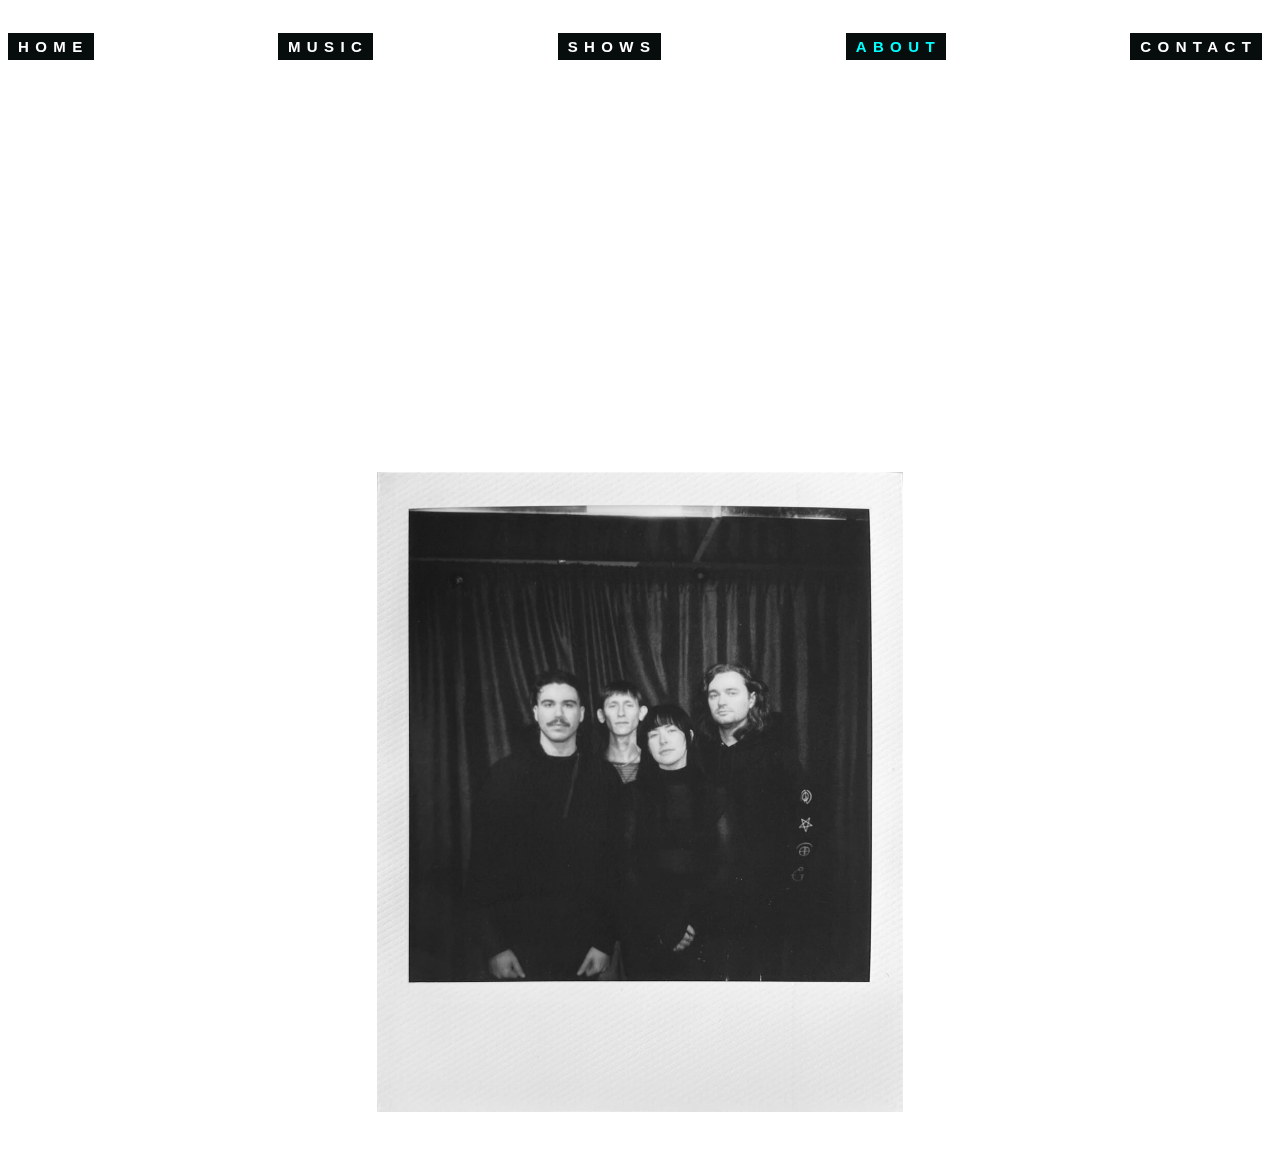
==== pages/about.html @ ce9d26c7 "initial upload" ====
<!DOCTYPE html>
<html lang="en">
<head>
    <meta charset="UTF-8">
    <meta name="viewport" content="width=device-width, initial-scale=1.0">
    <link rel="icon" href="./images/favicon.ico" />
    <link href="../style.css" rel="stylesheet" type="text/css" />
    <title>++</title>
</head>
<body>
    <!-- header -->
    <header>
        <nav>
            <div class="topnav">
                <span><a href="../index.html">HOME</a></span>
                <span><a href="./music.html">MUSIC</a></span>
                <span><a href="./shows.html">SHOWS</a></span>
                <span><a class="active" href="./about.html">ABOUT</a></span>
                <span><a href="./contact.html">CONTACT</a></span>
            </div>
        </nav>
    </header>
    <section>
        <div class="about-body">
            <p>
                Introducing ++, the atmospheric force hailing from the vibrant musical landscape of Chicago. 
                Formed in 2022, this four-piece female-fronted doom-gaze ensemble has been crafting a sonic journey that transcends conventional genres. 
                Comprising the talents of Abigail Miller on bass and vocals, Dove Hollis on guitar, Ethan Loafman on drums, and Hunter Gleber on synth, 
                ++ has established itself as a rising presence in the music scene, steadily gaining momentum and captivating audiences with their distinctive sound.
            </p>
            <p>
                At the core of ++ is Abigail Miller, whose gripping bass lines and heart-wrenching vocals serve as the emotional anchor of the band. 
                Paired with Dove Hollis' low fuzzy guitars, Ethan Loafman's thunderous drumming, and Hunter Gleber's ethereal OP-1 synth textures, 
                the collective energy of ++ delivers a visceral punch that leaves listeners immersed in a realm of intensely beautiful melancholy.
            </p>
            <p>
                The ++ sonic palette is a fusion of doom metal, post-punk, and shoegaze, a unique blend that sets them apart in the musical landscape. 
                Their compositions, characterized by atmospheric textures and haunting melodies, paint a vivid sonic landscape that invites listeners 
                to explore the depths of emotion. The band's musical journey mirrors the diverse and dynamic spirit of Chicago, a city that has played 
                a crucial role in shaping their identity.
            </p>
            <p>
                As ++ continues to carve its path, their slow rise is marked by a dedication to pushing musical boundaries and a commitment to delivering 
                a captivating live experience. With each performance, ++ invites audiences to join them on an evocative journey through sound, 
                leaving an indelible mark on the hearts and minds of those who embark on this sonic adventure. Keep an eye on ++ as they unfold the 
                next chapters of their musical odyssey, weaving a tapestry of doom-gaze that resonates with the soul.
            </p>
        </div>
        <div class="about-img">
            <img src="../images/plusplus-about.jpg">
        </div>
    </section>
</body>
</html>
---- style.css ----
html {
    background-image: url(./images/plusplus-bgv.PNG);
    font-family: Arial, Helvetica, sans-serif
}

h1 {
    margin: 0;
}

.current-page {
    color: aqua;
}

span { 
    display: inline;  
    background-color: #070D0D; 
    color: white; 
    padding: 5px 5px 5px 10px; 
} 

/* header */

.topnav {
    display: flex;
    justify-content: space-between;
    align-items: center;
    position: fixed;
    width: 98%;
    padding: 25px 0 0 0;
    font-size: 15px;
    font-weight: bold;
}
  
.topnav a {
    text-align: center;
    text-decoration: none;
    letter-spacing: .5vw;
    color: white;
}
  
.topnav a:hover,
.topnav a.active,
.topnav a.active:hover {
    color: aqua;
}

/* home */
.pluses {
    display: flex;
    flex-direction: row;
    justify-content: center;
    letter-spacing: 2vw;
    font-size: 15vw;  
    color: white;
    line-height: 15vw;
    padding: 10px 0 0 1.5vw;
}

.main-logo {
    display: flex;
    flex-direction: row;
    justify-content: center;
    width: 60vh;
    height: 60vh;
    margin: auto;
    padding-top: 75px;
}

/* about */

.about-body {
    color: white;
    display: flex;
    flex-direction: column;
    justify-content: center;
    padding-top: 100px;
    padding-left: 15vw;
    padding-right: 15vw;
    font-size: 13px;
}

.about-img {
    display: flex;
    flex-direction: row;
    justify-content: center;
    height: 50vw;
    padding-top: 50px;
    padding-bottom: 50px;
}

/* music */

.spotify {
    margin: auto;
    padding-top: 100px;
    width: 75%;
}

/* shows */

.shows-header {
    display: flex;
    flex-direction: row;
    justify-content: center;
    color: white;
    padding-top: 100px;
    font-size: 20px;
    font-weight: bold;
    letter-spacing: 3px;
}

.show-listing {
    display: flex;
    flex-direction: row;
    justify-content: center;
    text-align: center;
    color: aqua;
    font-size: 15px;
    padding-top: 25px;
}

.show-listing a:visited {
    color: aqua;
}

.show-listing a:hover {
    color: white;
}

.sword-logo {
    display: flex;
    flex-direction: row;
    justify-content: center;
    height: 50vw;
    padding-top: 75px;
    padding-bottom: 50px;
}

/* contact */

.email a:link {
    display: flex;
    flex-direction: row;
    justify-content: center;
    text-align: center;
    color: aqua;
    font-size: 25px;
    padding-top: 100px;
}

.ig a:link {
    display: flex;
    flex-direction: row;
    justify-content: center;
    text-align: center;
    color: aqua;
    font-size: 25px;
    padding-top: 50px;
}

.email a:visited,
.ig a:visited {
    color: aqua;
}

.email a:hover,
.ig a:hover {
    color: white;
}
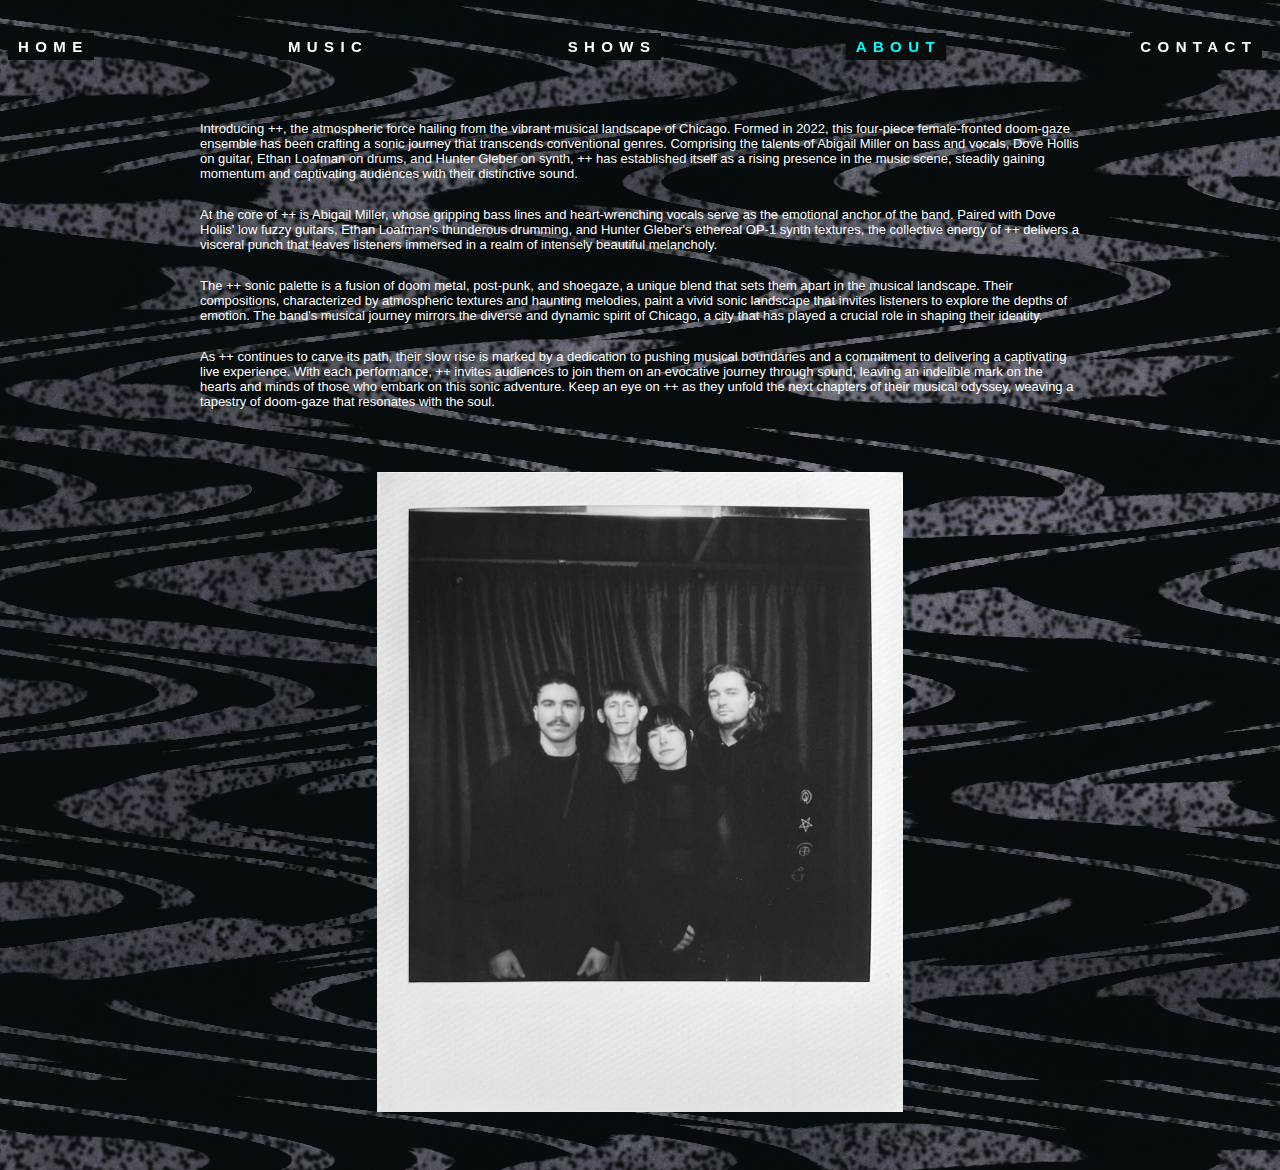
==== commit b4c3cf6b: "fixed favicon" ====
--- a/pages/about.html
+++ b/pages/about.html
@@ -3,7 +3,7 @@
 <head>
     <meta charset="UTF-8">
     <meta name="viewport" content="width=device-width, initial-scale=1.0">
-    <link rel="icon" href="./images/favicon.ico" />
+    <link rel="icon" href="../images/favicon.ico" />
     <link href="../style.css" rel="stylesheet" type="text/css" />
     <title>++</title>
 </head>
--- a/style.css
+++ b/style.css
@@ -1,5 +1,5 @@
 html {
-    background-image: url(./images/plusplus-bgv.PNG);
+    background-image: url("./images/plusplus-bgv.png");
     font-family: Arial, Helvetica, sans-serif
 }
 
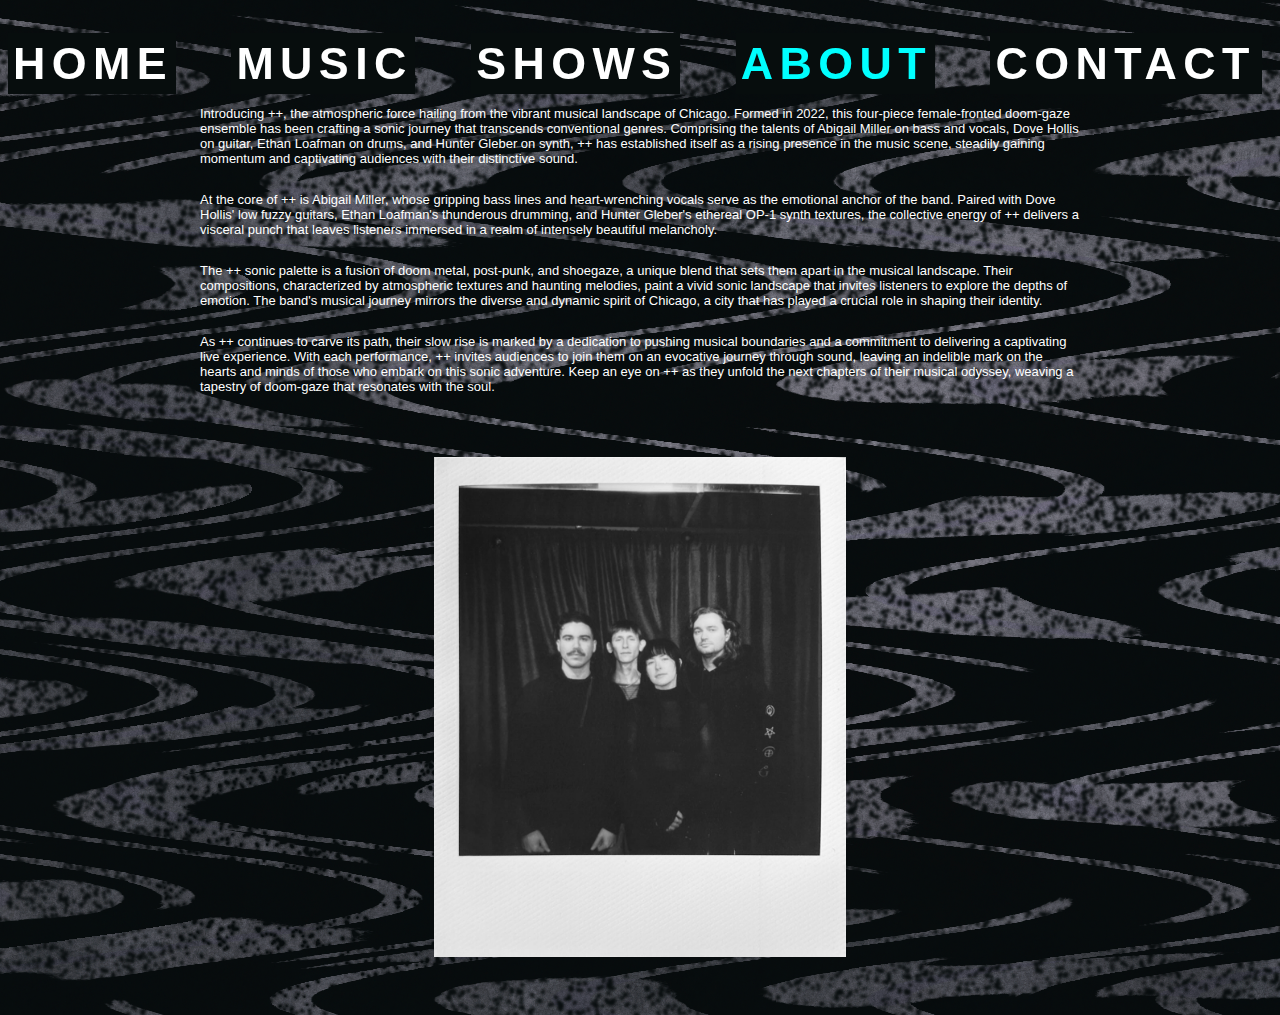
==== commit ca5b40bc: "multiple aesthetic changes" ====
--- a/pages/about.html
+++ b/pages/about.html
@@ -16,7 +16,7 @@
                 <span><a href="./music.html">MUSIC</a></span>
                 <span><a href="./shows.html">SHOWS</a></span>
                 <span><a class="active" href="./about.html">ABOUT</a></span>
-                <span><a href="./contact.html">CONTACT</a></span>
+                <span><a class="contact" href="./contact.html">CONTACT</a></span>
             </div>
         </nav>
     </header>
--- a/style.css
+++ b/style.css
@@ -15,7 +15,7 @@
     display: inline;  
     background-color: #070D0D; 
     color: white; 
-    padding: 5px 5px 5px 10px; 
+    padding: 5px 2.5px 5px 5px; 
 } 
 
 /* header */
@@ -26,8 +26,8 @@
     align-items: center;
     position: fixed;
     width: 98%;
-    padding: 25px 0 0 0;
-    font-size: 15px;
+    padding-top: 25px;
+    font-size: 3.5vw;
     font-weight: bold;
 }
   
@@ -53,17 +53,21 @@
     font-size: 15vw;  
     color: white;
     line-height: 15vw;
-    padding: 10px 0 0 1.5vw;
+    padding: 20px 0 0 1.5vw;
 }
 
 .main-logo {
     display: flex;
     flex-direction: row;
     justify-content: center;
-    width: 60vh;
-    height: 60vh;
+    height: 75vw;
+    max-height: 500px;
     margin: auto;
     padding-top: 75px;
+}
+
+.contact {
+    margin-right: 4px;
 }
 
 /* about */
@@ -73,7 +77,7 @@
     display: flex;
     flex-direction: column;
     justify-content: center;
-    padding-top: 100px;
+    padding-top: 85px;
     padding-left: 15vw;
     padding-right: 15vw;
     font-size: 13px;
@@ -83,7 +87,8 @@
     display: flex;
     flex-direction: row;
     justify-content: center;
-    height: 50vw;
+    height: 75vw;
+    max-height: 500px;
     padding-top: 50px;
     padding-bottom: 50px;
 }
@@ -96,27 +101,44 @@
     width: 75%;
 }
 
+.music-section {
+    padding-bottom: 75px;
+}
+
 /* shows */
 
+.shows-section {
+    text-align: center;
+    color: white;
+    padding-top: 75px;
+}
+
 .shows-header {
-    display: flex;
-    flex-direction: row;
-    justify-content: center;
-    color: white;
-    padding-top: 100px;
-    font-size: 20px;
+    font-size: 25px;
     font-weight: bold;
     letter-spacing: 3px;
 }
 
-.show-listing {
+.shows-column {
     display: flex;
-    flex-direction: row;
+    flex-direction: column;
+    align-items: center;
     justify-content: center;
+}
+
+.epiphany-poster img {
+    width: 100%;
+    max-width: 400px;
+    height: auto;
+}
+
+.show-listing,
+.show-listing a {
     text-align: center;
     color: aqua;
-    font-size: 15px;
-    padding-top: 25px;
+    font-size: 20px;
+    font-weight: bold;
+    padding-top: 15px;
 }
 
 .show-listing a:visited {
@@ -128,12 +150,14 @@
 }
 
 .sword-logo {
-    display: flex;
-    flex-direction: row;
-    justify-content: center;
-    height: 50vw;
-    padding-top: 75px;
-    padding-bottom: 50px;
+    text-align: center;
+    padding-top: 50px;
+}
+
+.sword-logo img {
+    width: 100%;
+    max-width: 400px;
+    height: auto;
 }
 
 /* contact */
@@ -145,7 +169,7 @@
     text-align: center;
     color: aqua;
     font-size: 25px;
-    padding-top: 100px;
+    padding-top: 200px;
 }
 
 .ig a:link {
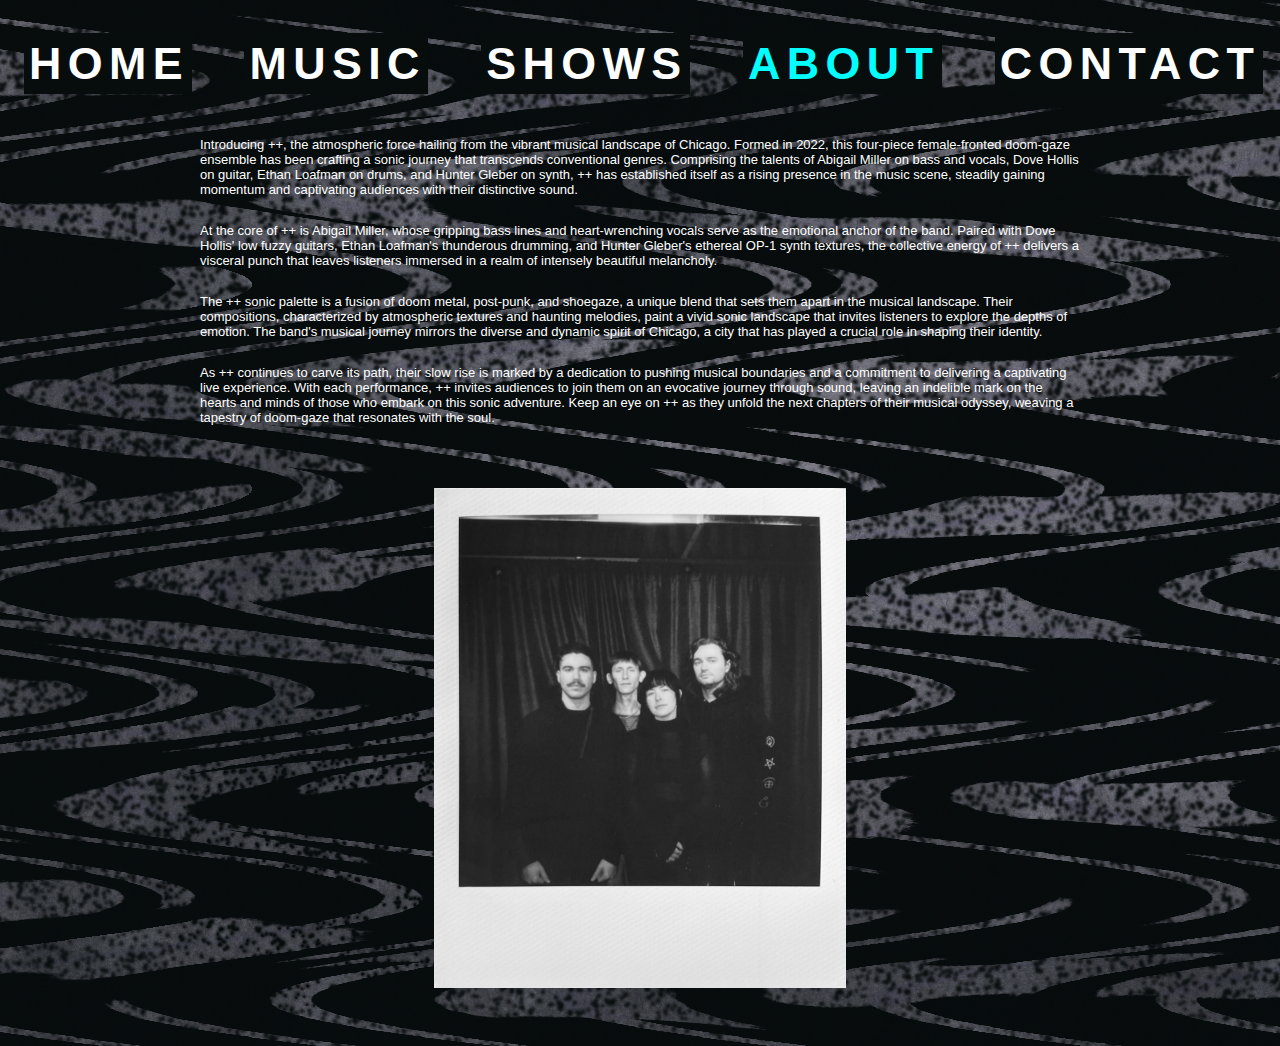
==== commit 97f6e1bd: "made navbar sticky and updated some css" ====
--- a/pages/about.html
+++ b/pages/about.html
@@ -16,7 +16,7 @@
                 <span><a href="./music.html">MUSIC</a></span>
                 <span><a href="./shows.html">SHOWS</a></span>
                 <span><a class="active" href="./about.html">ABOUT</a></span>
-                <span><a class="contact" href="./contact.html">CONTACT</a></span>
+                <span><a href="./contact.html">CONTACT</a></span>
             </div>
         </nav>
     </header>
--- a/style.css
+++ b/style.css
@@ -24,11 +24,12 @@
     display: flex;
     justify-content: space-between;
     align-items: center;
-    position: fixed;
+    position: sticky;
     width: 98%;
     padding-top: 25px;
     font-size: 3.5vw;
     font-weight: bold;
+    padding-left: 1.25vw;
 }
   
 .topnav a {
@@ -66,10 +67,6 @@
     padding-top: 75px;
 }
 
-.contact {
-    margin-right: 4px;
-}
-
 /* about */
 
 .about-body {
@@ -77,7 +74,7 @@
     display: flex;
     flex-direction: column;
     justify-content: center;
-    padding-top: 85px;
+    padding-top: 30px;
     padding-left: 15vw;
     padding-right: 15vw;
     font-size: 13px;
@@ -97,7 +94,7 @@
 
 .spotify {
     margin: auto;
-    padding-top: 100px;
+    padding-top: 30px;
     width: 75%;
 }
 
@@ -110,7 +107,7 @@
 .shows-section {
     text-align: center;
     color: white;
-    padding-top: 75px;
+    padding-top: 30px;
 }
 
 .shows-header {
@@ -162,6 +159,10 @@
 
 /* contact */
 
+.email-padding{
+    padding-top: 200px;
+}
+
 .email a:link {
     display: flex;
     flex-direction: row;
@@ -169,7 +170,6 @@
     text-align: center;
     color: aqua;
     font-size: 25px;
-    padding-top: 200px;
 }
 
 .ig a:link {
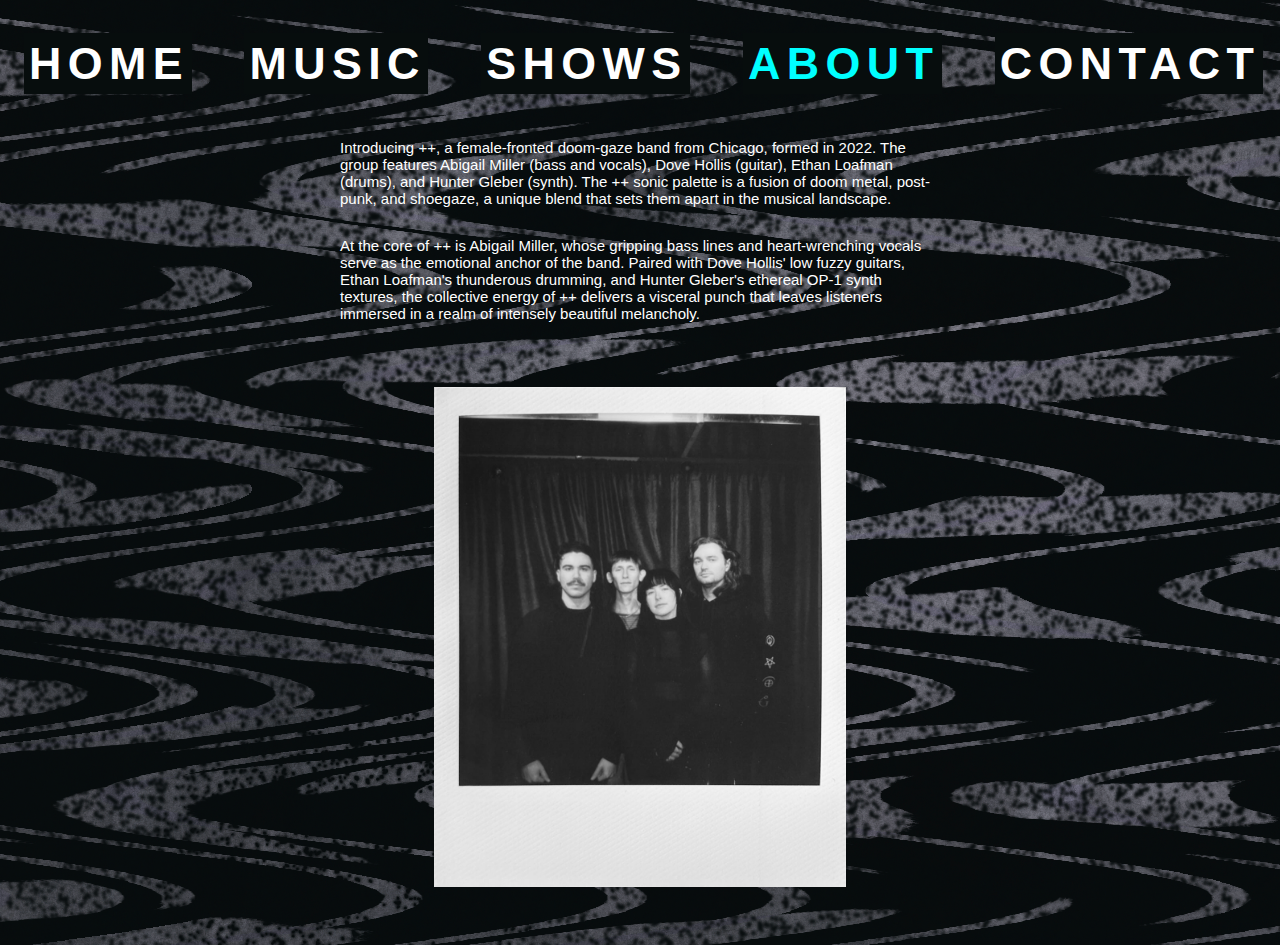
==== commit b290c198: "updated about section content and formatting" ====
--- a/pages/about.html
+++ b/pages/about.html
@@ -23,27 +23,16 @@
     <section>
         <div class="about-body">
             <p>
-                Introducing ++, the atmospheric force hailing from the vibrant musical landscape of Chicago. 
-                Formed in 2022, this four-piece female-fronted doom-gaze ensemble has been crafting a sonic journey that transcends conventional genres. 
-                Comprising the talents of Abigail Miller on bass and vocals, Dove Hollis on guitar, Ethan Loafman on drums, and Hunter Gleber on synth, 
-                ++ has established itself as a rising presence in the music scene, steadily gaining momentum and captivating audiences with their distinctive sound.
+                Introducing ++, a female-fronted doom-gaze band from Chicago, formed in 2022. 
+                The group features Abigail Miller (bass and vocals), Dove Hollis (guitar), Ethan Loafman (drums), 
+                and Hunter Gleber (synth). The ++ sonic palette is a fusion of doom metal, post-punk, and shoegaze, 
+                a unique blend that sets them apart in the musical landscape. 
             </p>
             <p>
-                At the core of ++ is Abigail Miller, whose gripping bass lines and heart-wrenching vocals serve as the emotional anchor of the band. 
-                Paired with Dove Hollis' low fuzzy guitars, Ethan Loafman's thunderous drumming, and Hunter Gleber's ethereal OP-1 synth textures, 
-                the collective energy of ++ delivers a visceral punch that leaves listeners immersed in a realm of intensely beautiful melancholy.
-            </p>
-            <p>
-                The ++ sonic palette is a fusion of doom metal, post-punk, and shoegaze, a unique blend that sets them apart in the musical landscape. 
-                Their compositions, characterized by atmospheric textures and haunting melodies, paint a vivid sonic landscape that invites listeners 
-                to explore the depths of emotion. The band's musical journey mirrors the diverse and dynamic spirit of Chicago, a city that has played 
-                a crucial role in shaping their identity.
-            </p>
-            <p>
-                As ++ continues to carve its path, their slow rise is marked by a dedication to pushing musical boundaries and a commitment to delivering 
-                a captivating live experience. With each performance, ++ invites audiences to join them on an evocative journey through sound, 
-                leaving an indelible mark on the hearts and minds of those who embark on this sonic adventure. Keep an eye on ++ as they unfold the 
-                next chapters of their musical odyssey, weaving a tapestry of doom-gaze that resonates with the soul.
+                At the core of ++ is Abigail Miller, whose gripping bass lines and heart-wrenching vocals serve as 
+                the emotional anchor of the band. Paired with Dove Hollis' low fuzzy guitars, Ethan Loafman's 
+                thunderous drumming, and Hunter Gleber's ethereal OP-1 synth textures, the collective energy of ++ 
+                delivers a visceral punch that leaves listeners immersed in a realm of intensely beautiful melancholy.
             </p>
         </div>
         <div class="about-img">
--- a/style.css
+++ b/style.css
@@ -75,9 +75,10 @@
     flex-direction: column;
     justify-content: center;
     padding-top: 30px;
-    padding-left: 15vw;
-    padding-right: 15vw;
-    font-size: 13px;
+    width: 75%;
+    max-width: 600px;
+    margin: auto;
+    font-size: 15px;
 }
 
 .about-img {
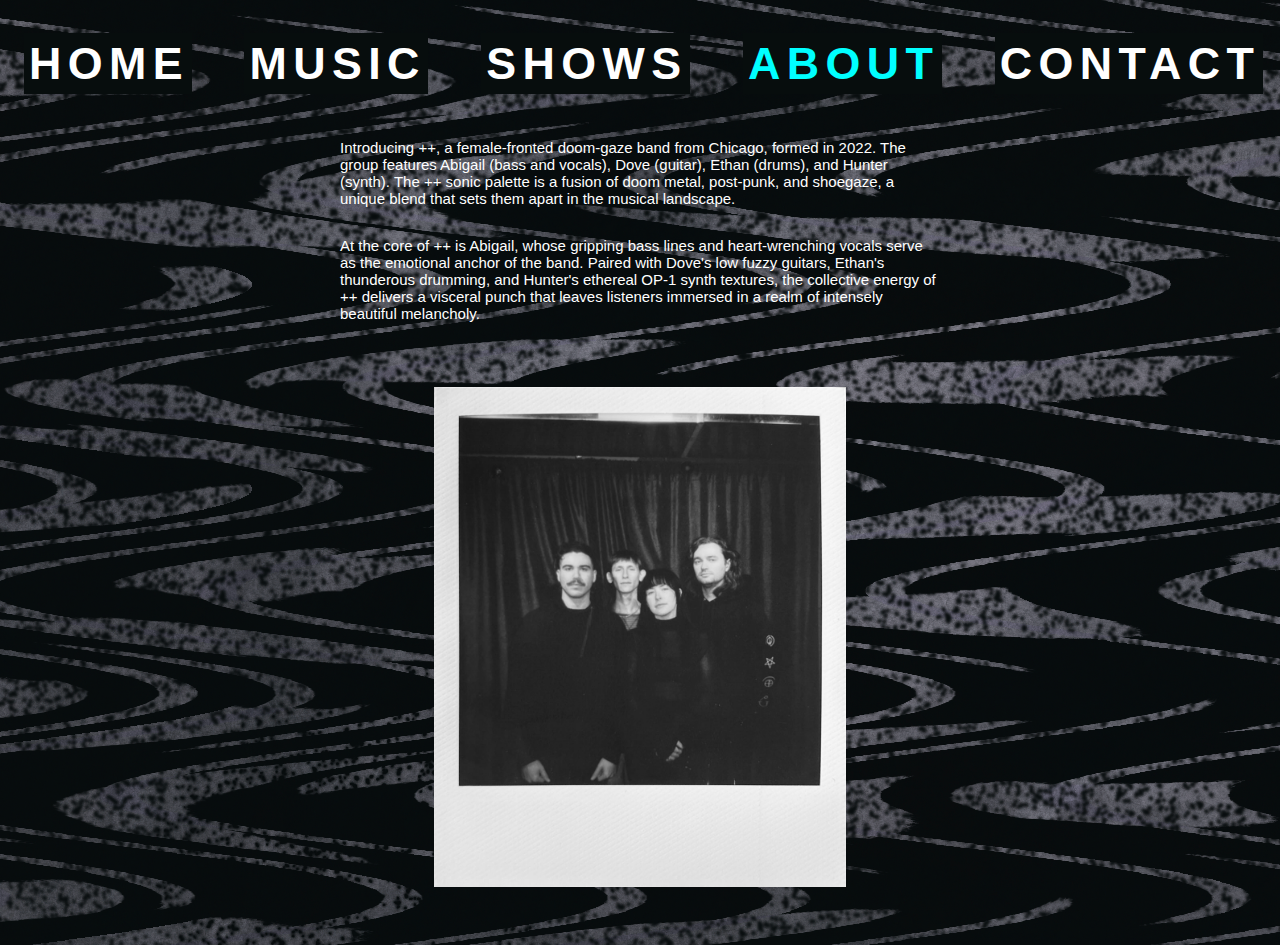
==== commit 8059bfac: "updated about" ====
--- a/pages/about.html
+++ b/pages/about.html
@@ -24,14 +24,14 @@
         <div class="about-body">
             <p>
                 Introducing ++, a female-fronted doom-gaze band from Chicago, formed in 2022. 
-                The group features Abigail Miller (bass and vocals), Dove Hollis (guitar), Ethan Loafman (drums), 
-                and Hunter Gleber (synth). The ++ sonic palette is a fusion of doom metal, post-punk, and shoegaze, 
+                The group features Abigail (bass and vocals), Dove (guitar), Ethan (drums), 
+                and Hunter (synth). The ++ sonic palette is a fusion of doom metal, post-punk, and shoegaze, 
                 a unique blend that sets them apart in the musical landscape. 
             </p>
             <p>
-                At the core of ++ is Abigail Miller, whose gripping bass lines and heart-wrenching vocals serve as 
-                the emotional anchor of the band. Paired with Dove Hollis' low fuzzy guitars, Ethan Loafman's 
-                thunderous drumming, and Hunter Gleber's ethereal OP-1 synth textures, the collective energy of ++ 
+                At the core of ++ is Abigail, whose gripping bass lines and heart-wrenching vocals serve as 
+                the emotional anchor of the band. Paired with Dove's low fuzzy guitars, Ethan's 
+                thunderous drumming, and Hunter's ethereal OP-1 synth textures, the collective energy of ++ 
                 delivers a visceral punch that leaves listeners immersed in a realm of intensely beautiful melancholy.
             </p>
         </div>
